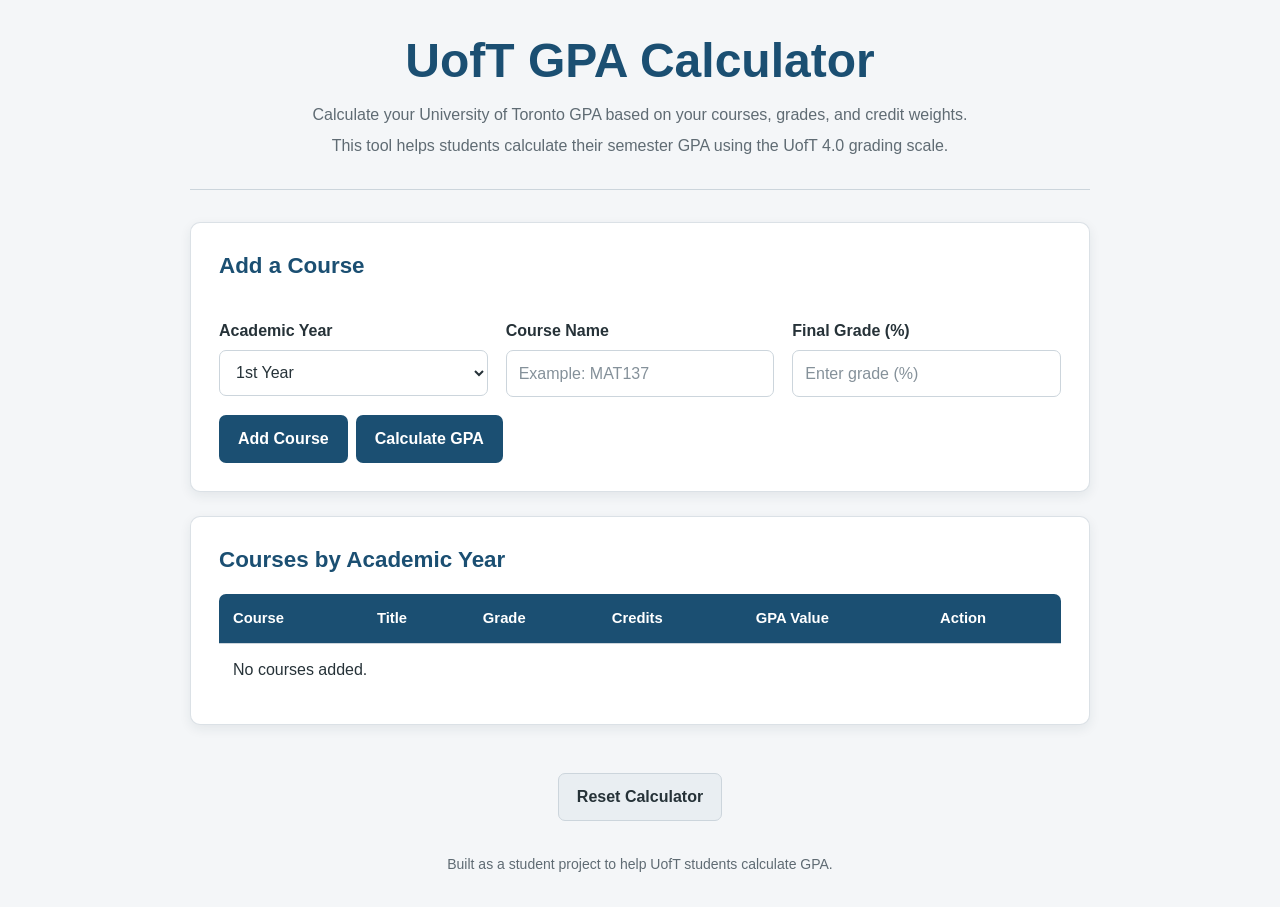
==== website/index.html @ 31287266 "Initial GPA calculator version" ====
<!DOCTYPE html>
<html lang="en">
<head>
    <meta charset="UTF-8">
    <meta name="viewport" content="width=device-width, initial-scale=1.0">
    <meta name="description" content="Calculate your University of Toronto GPA quickly and accurately.">
    <title>UofT GPA Calculator</title>
    <link rel="stylesheet" href="css/style.css">
</head>
<body>
    <!-- Header Section -->
    <header>
        <h1>UofT GPA Calculator</h1>
        <p>Calculate your University of Toronto GPA based on your courses, grades, and credit weights.</p>
        <p>This tool helps students calculate their semester GPA using the UofT 4.0 grading scale.</p>
    </header>

    <main>
        <!-- GPA Input Section -->
        <section aria-labelledby="course-input-heading">
            <h2 id="course-input-heading">Add a Course</h2>

            <div>
                <label for="academicYear">Academic Year</label>
                <select id="academicYear" name="academicYear">
                    <option value="" selected disabled>Select an academic year</option>
                    <option value="1st Year">1st Year</option>
                    <option value="2nd Year">2nd Year</option>
                    <option value="3rd Year">3rd Year</option>
                    <option value="4th Year">4th Year</option>
                    <option value="Other">Other</option>
                </select>
            </div>

            <div class="course-search-container">
                <label for="courseName">Course Name</label>
                <input
                    type="text"
                    id="courseName"
                    name="courseName"
                    placeholder="Example: MAT137"
                >
            </div>

            <div class="grade-input-container">
                <label for="grade">Final Grade (%)</label>
                <input
                    type="number"
                    id="grade"
                    name="grade"
                    placeholder="Enter grade (%)"
                    min="0"
                    max="100"
                    step="0.1"
                    inputmode="decimal"
                >
                <p id="gradePreview" class="grade-preview" aria-live="polite"></p>
            </div>

            <div>
                <button type="button" id="addCourseButton">Add Course</button>
                <button type="button" id="calculateGPAButton">Calculate GPA</button>
            </div>

            <p id="errorMessage" role="alert" aria-live="polite"></p>
        </section>

        <!-- Course Table Section -->
        <div id="courseListSection" class="course-list-container">
            <section aria-labelledby="course-list-heading">
                <h2 id="course-list-heading">Courses by Academic Year</h2>

                <table id="courseTable">
                    <thead>
                        <tr>
                            <th scope="col">Course</th>
                            <th scope="col">Title</th>
                            <th scope="col">Grade</th>
                            <th scope="col">Credits</th>
                            <th scope="col">GPA Value</th>
                            <th scope="col">Action</th>
                        </tr>
                    </thead>
                    <tbody id="courseTableBody">
                        <!-- Course rows are added by JavaScript. -->
                    </tbody>
                </table>
            </section>
        </div>

        <!-- GPA Result Section -->
        <div id="gpaSummary" class="hidden">
            <section aria-labelledby="gpa-heading">
                <h2 id="gpa-heading">GPA Summary</h2>
                <div id="yearGpaSummary" aria-live="polite"></div>
                <h3>Cumulative GPA</h3>
                <p id="gpaResult" aria-live="polite">0.00</p>
            </section>
        </div>

        <div class="gpa-action">
            <button type="button" id="toggleCoursesButton" class="hidden">Hide Courses</button>
        </div>

        <div class="reset-action">
            <button type="button" id="resetButton">Reset Calculator</button>
        </div>
    </main>

    <!-- Footer Section -->
    <footer>
        <p>Built as a student project to help UofT students calculate GPA.</p>
    </footer>

    <script src="js/script.js"></script>
</body>
</html>
---- website/css/style.css ----
/* Reset and Global Styles */
*,
*::before,
*::after {
    box-sizing: border-box;
}

:root {
    --primary-color: #1b4f72;
    --primary-hover: #143d59;
    --secondary-color: #e9eef2;
    --secondary-hover: #dce4ea;
    --danger-color: #b42318;
    --danger-hover: #8f1c13;
    --background-color: #f4f6f8;
    --card-color: #ffffff;
    --text-color: #263238;
    --muted-text: #5f6b73;
    --border-color: #ccd5dc;
    --focus-color: #2f80b7;
    --border-radius: 10px;
    --card-shadow: 0 4px 12px rgba(25, 45, 60, 0.08);
}

html {
    font-size: 16px;
}

body {
    min-height: 100vh;
    margin: 0;
    padding: 32px 20px;
    color: var(--text-color);
    background-color: var(--background-color);
    font-family: Arial, Helvetica, sans-serif;
    line-height: 1.6;
}

/* Body and Main Layout */
header,
main,
footer {
    width: 100%;
    max-width: 900px;
    margin-right: auto;
    margin-left: auto;
}

main {
    display: grid;
    gap: 24px;
}

.hidden {
    display: none;
}

/* Header */
header {
    margin-bottom: 32px;
    padding-bottom: 24px;
    text-align: center;
    border-bottom: 1px solid var(--border-color);
}

header h1 {
    margin: 0 0 12px;
    color: var(--primary-color);
    font-size: clamp(2rem, 5vw, 3rem);
    line-height: 1.2;
}

header p {
    max-width: 720px;
    margin: 6px auto;
    color: var(--muted-text);
}

/* Sections and Cards */
section {
    padding: 28px;
    background-color: var(--card-color);
    border: 1px solid rgba(204, 213, 220, 0.7);
    border-radius: var(--border-radius);
    box-shadow: var(--card-shadow);
}

section h2 {
    margin: 0 0 20px;
    color: var(--primary-color);
    font-size: 1.4rem;
    line-height: 1.3;
}

/* Calculator Form */
main > section:first-child {
    display: grid;
    grid-template-columns: repeat(3, minmax(0, 1fr));
    gap: 18px;
}

main > section:first-child h2,
main > section:first-child > div:last-of-type,
#errorMessage {
    grid-column: 1 / -1;
}

main > section:first-child > div:last-of-type {
    display: flex;
    flex-wrap: wrap;
    gap: 8px;
}

label {
    display: block;
    margin-bottom: 6px;
    font-weight: 700;
}

input,
select {
    width: 100%;
    min-height: 46px;
    padding: 10px 12px;
    color: var(--text-color);
    background-color: #ffffff;
    border: 1px solid var(--border-color);
    border-radius: 7px;
    font: inherit;
    transition: border-color 0.2s ease, box-shadow 0.2s ease;
}

input::placeholder {
    color: #85919a;
}

input:focus,
select:focus {
    border-color: var(--focus-color);
    box-shadow: 0 0 0 3px rgba(47, 128, 183, 0.18);
    outline: none;
}

/* Course search suggestions float over the form instead of changing its layout. */
.course-search-container {
    position: relative;
}

.course-suggestions {
    position: absolute;
    top: 100%;
    left: 0;
    z-index: 1000;
    width: 100%;
    max-height: 300px;
    margin-top: 4px;
    overflow-y: auto;
    background-color: var(--card-color);
    border: 1px solid var(--border-color);
    border-radius: 7px;
    box-shadow: var(--card-shadow);
}

.course-suggestions button {
    display: block;
    width: 100%;
    min-height: 42px;
    padding: 10px 12px;
    color: var(--text-color);
    background-color: transparent;
    border: 0;
    border-bottom: 1px solid var(--border-color);
    border-radius: 0;
    font-weight: 400;
    text-align: left;
}

.course-suggestions button:last-child {
    border-bottom: 0;
}

.course-suggestions button:hover {
    background-color: #eef4f7;
}

/* Grade conversion feedback also floats below its input. */
.grade-input-container {
    position: relative;
}

.grade-preview {
    position: absolute;
    top: 100%;
    left: 0;
    z-index: 900;
    width: 100%;
    margin: 4px 0 0;
}

.grade-preview:empty {
    display: none;
}

/* Buttons */
button {
    min-height: 44px;
    padding: 10px 18px;
    border: 1px solid transparent;
    border-radius: 7px;
    font: inherit;
    font-weight: 700;
    cursor: pointer;
    transition: background-color 0.2s ease, border-color 0.2s ease,
        color 0.2s ease, transform 0.1s ease;
}

button:focus-visible {
    outline: 3px solid rgba(47, 128, 183, 0.35);
    outline-offset: 2px;
}

button:active {
    transform: translateY(1px);
}

#addCourseButton {
    color: #ffffff;
    background-color: var(--primary-color);
}

#addCourseButton:hover {
    background-color: var(--primary-hover);
}

#resetButton {
    color: var(--text-color);
    background-color: var(--secondary-color);
    border-color: var(--border-color);
}

#resetButton:hover {
    background-color: var(--secondary-hover);
}

.gpa-action {
    text-align: center;
}

.reset-action {
    text-align: center;
}

#calculateGPAButton {
    color: #ffffff;
    background-color: var(--primary-color);
}

#calculateGPAButton:hover {
    background-color: var(--primary-hover);
}

#toggleCoursesButton {
    color: var(--text-color);
    background-color: var(--secondary-color);
    border-color: var(--border-color);
}

#toggleCoursesButton:hover {
    background-color: var(--secondary-hover);
}

.removeButton,
#courseTable button {
    min-height: 36px;
    padding: 6px 12px;
    color: #ffffff;
    background-color: var(--danger-color);
    font-size: 0.875rem;
}

.removeButton:hover,
#courseTable button:hover {
    background-color: var(--danger-hover);
}

/* Course Table */
#courseTable {
    width: 100%;
    border-collapse: collapse;
    border-spacing: 0;
}

#courseTable th,
#courseTable td {
    padding: 13px 14px;
    text-align: left;
    border-bottom: 1px solid var(--border-color);
}

#courseTable th {
    color: #ffffff;
    background-color: var(--primary-color);
    font-size: 0.925rem;
}

#courseTable th:first-child {
    border-radius: 7px 0 0;
}

#courseTable th:last-child {
    border-radius: 0 7px 0 0;
}

#courseTable tbody tr:nth-child(even) {
    background-color: #f7f9fa;
}

#courseTable tbody tr:hover {
    background-color: #eef4f7;
}

#courseTable tbody tr:last-child td {
    border-bottom: 0;
}

#courseTable .yearGroupHeader td {
    color: var(--primary-color);
    background-color: #dfeaf0;
    font-weight: 700;
}

#courseTable .yearGpaRow td {
    color: var(--primary-color);
    background-color: #f1f6f8;
    font-weight: 700;
}

/* GPA Result */
#gpaSummary section {
    text-align: center;
}

#yearGpaSummary {
    display: grid;
    gap: 6px;
    margin-bottom: 20px;
}

#yearGpaSummary p {
    margin: 0;
    color: var(--muted-text);
    font-weight: 700;
}

#gpaSummary section h3 {
    margin: 0;
    color: var(--muted-text);
    font-size: 1rem;
}

#gpaResult {
    margin: 8px 0 0;
    color: var(--primary-color);
    font-size: clamp(3rem, 10vw, 4.5rem);
    font-weight: 700;
    line-height: 1;
}

/* Error Messages */
#errorMessage {
    min-height: 1.5em;
    margin: 0;
    color: var(--danger-color);
    font-size: 0.95rem;
    font-weight: 700;
}

#errorMessage:empty {
    display: none;
}

/* Footer */
footer {
    margin-top: 32px;
    color: var(--muted-text);
    font-size: 0.875rem;
    text-align: center;
}

footer p {
    margin: 0;
}

/* Responsive Design */
@media (max-width: 600px) {
    body {
        padding: 20px 12px;
    }

    header {
        margin-bottom: 22px;
        padding-bottom: 18px;
    }

    header h1 {
        font-size: 2rem;
    }

    main {
        gap: 16px;
    }

    section {
        padding: 20px 16px;
        overflow-x: auto;
    }

    main > section:first-child {
        grid-template-columns: 1fr;
        gap: 14px;
    }

    main > section:first-child h2,
    main > section:first-child > div:last-of-type,
    #errorMessage {
        grid-column: auto;
    }

    main > section:first-child > div:last-of-type {
        display: grid;
        gap: 10px;
    }

    #addCourseButton,
    #resetButton,
    #calculateGPAButton,
    #toggleCoursesButton {
        width: 100%;
        min-height: 48px;
        margin-left: 0;
    }

    #courseTable {
        min-width: 720px;
    }

    #courseTable th,
    #courseTable td {
        padding: 11px 10px;
    }

    .course-suggestions {
        max-height: 220px;
    }
}

@media (prefers-reduced-motion: reduce) {
    *,
    *::before,
    *::after {
        scroll-behavior: auto !important;
        transition-duration: 0.01ms !important;
    }
}
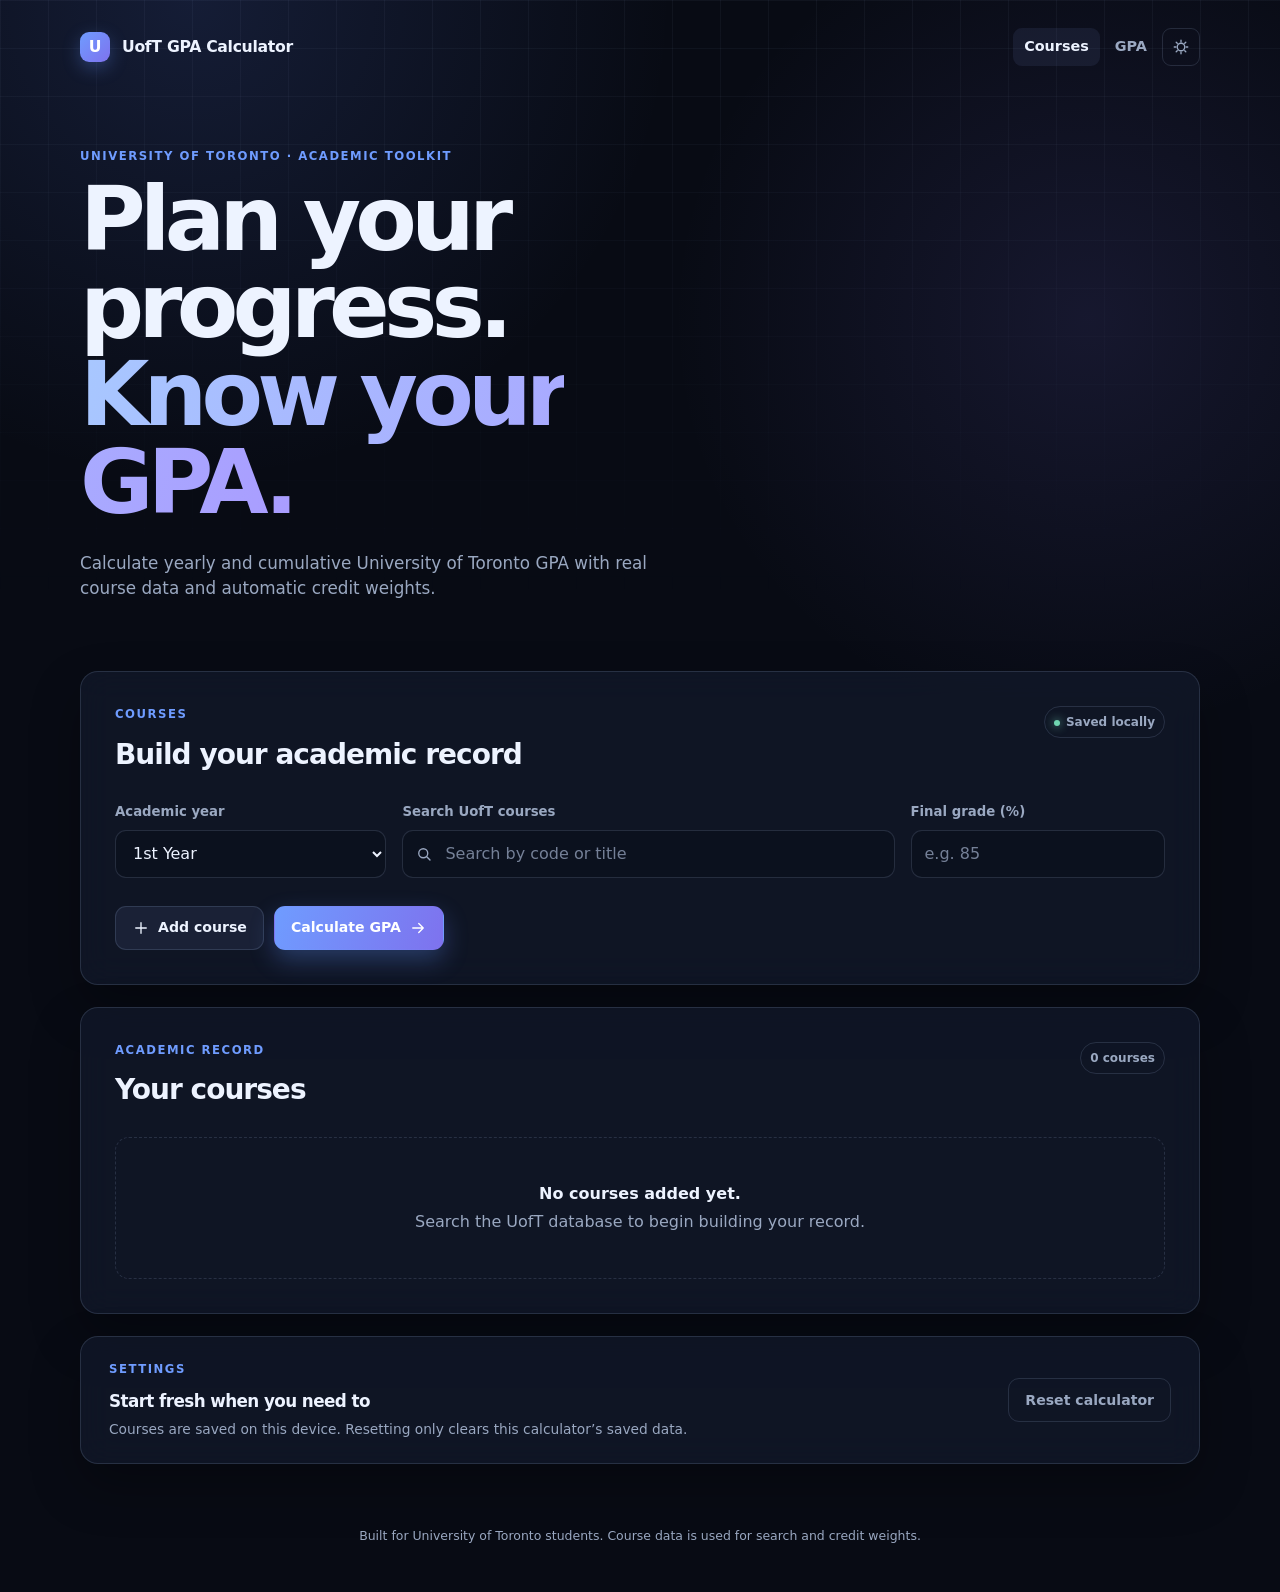
==== commit 31ed748d: "Update visuals" ====
--- a/website/index.html
+++ b/website/index.html
@@ -3,113 +3,141 @@
 <head>
     <meta charset="UTF-8">
     <meta name="viewport" content="width=device-width, initial-scale=1.0">
-    <meta name="description" content="Calculate your University of Toronto GPA quickly and accurately.">
-    <title>UofT GPA Calculator</title>
+    <meta name="description" content="Calculate your yearly and cumulative University of Toronto GPA using real UofT courses and grades.">
+    <meta name="keywords" content="UofT GPA Calculator, University of Toronto GPA calculator, UofT grade calculator, ACORN GPA calculator, UofT cumulative GPA">
+    <meta name="author" content="UofT GPA Calculator">
+    <title>UofT GPA Calculator - Calculate Your University of Toronto GPA</title>
     <link rel="stylesheet" href="css/style.css">
+    <link rel="icon" href="favicon.ico">
 </head>
 <body>
-    <!-- Header Section -->
-    <header>
-        <h1>UofT GPA Calculator</h1>
-        <p>Calculate your University of Toronto GPA based on your courses, grades, and credit weights.</p>
-        <p>This tool helps students calculate their semester GPA using the UofT 4.0 grading scale.</p>
+    <header class="app-header">
+        <nav class="top-nav" aria-label="Primary navigation">
+            <a class="brand" href="#coursesSection" aria-label="UofT GPA Calculator home">
+                <span class="brand-mark" aria-hidden="true">U</span>
+                <span>UofT GPA Calculator</span>
+            </a>
+            <div class="nav-links">
+                <a class="nav-link active" href="#coursesSection">Courses</a>
+                <a class="nav-link" href="#gpaSummary">GPA</a>
+                <button type="button" id="themeToggle" class="icon-button" aria-label="Switch to light theme" aria-pressed="false">
+                    <svg aria-hidden="true" viewBox="0 0 24 24"><path d="M12 3v2m0 14v2M3 12h2m14 0h2M5.6 5.6 7 7m10 10 1.4 1.4M18.4 5.6 17 7M7 17l-1.4 1.4M12 7a5 5 0 1 0 0 10 5 5 0 0 0 0-10Z"/></svg>
+                </button>
+            </div>
+        </nav>
+
+        <div class="hero">
+            <p class="eyebrow">UNIVERSITY OF TORONTO · ACADEMIC TOOLKIT</p>
+            <h1>Plan your progress.<br><span>Know your GPA.</span></h1>
+            <p>Calculate yearly and cumulative University of Toronto GPA with real course data and automatic credit weights.</p>
+        </div>
     </header>
 
     <main>
-        <!-- GPA Input Section -->
-        <section aria-labelledby="course-input-heading">
-            <h2 id="course-input-heading">Add a Course</h2>
+        <div id="courseWorkspace">
+            <section id="coursesSection" class="panel course-panel" aria-labelledby="course-input-heading">
+                <div class="section-heading">
+                    <div>
+                        <p class="eyebrow">COURSES</p>
+                        <h2 id="course-input-heading">Build your academic record</h2>
+                    </div>
+                    <span class="status-dot">Saved locally</span>
+                </div>
 
-            <div>
-                <label for="academicYear">Academic Year</label>
-                <select id="academicYear" name="academicYear">
-                    <option value="" selected disabled>Select an academic year</option>
-                    <option value="1st Year">1st Year</option>
-                    <option value="2nd Year">2nd Year</option>
-                    <option value="3rd Year">3rd Year</option>
-                    <option value="4th Year">4th Year</option>
-                    <option value="Other">Other</option>
-                </select>
-            </div>
+                <div class="course-form">
+                    <div class="field-group">
+                        <label for="academicYear">Academic year</label>
+                        <select id="academicYear" name="academicYear">
+                            <option value="1st Year">1st Year</option>
+                            <option value="2nd Year">2nd Year</option>
+                            <option value="3rd Year">3rd Year</option>
+                            <option value="4th Year">4th Year</option>
+                            <option value="Other">Other</option>
+                        </select>
+                    </div>
 
-            <div class="course-search-container">
-                <label for="courseName">Course Name</label>
-                <input
-                    type="text"
-                    id="courseName"
-                    name="courseName"
-                    placeholder="Example: MAT137"
-                >
-            </div>
+                    <div class="field-group course-search-container">
+                        <label for="courseName">Search UofT courses</label>
+                        <div class="input-with-icon">
+                            <svg aria-hidden="true" viewBox="0 0 24 24"><circle cx="11" cy="11" r="6"/><path d="m16 16 4 4"/></svg>
+                            <input type="text" id="courseName" name="courseName" placeholder="Search by code or title" autocomplete="off">
+                        </div>
+                        <p id="selectedCourseInfo" class="selected-course-info" aria-live="polite"></p>
+                    </div>
 
-            <div class="grade-input-container">
-                <label for="grade">Final Grade (%)</label>
-                <input
-                    type="number"
-                    id="grade"
-                    name="grade"
-                    placeholder="Enter grade (%)"
-                    min="0"
-                    max="100"
-                    step="0.1"
-                    inputmode="decimal"
-                >
-                <p id="gradePreview" class="grade-preview" aria-live="polite"></p>
-            </div>
+                    <div class="field-group grade-input-container">
+                        <label for="grade">Final grade (%)</label>
+                        <input type="number" id="grade" name="grade" placeholder="e.g. 85" min="0" max="100" step="0.1" inputmode="decimal">
+                        <p id="gradePreview" class="grade-preview" aria-live="polite"></p>
+                    </div>
+                </div>
 
-            <div>
-                <button type="button" id="addCourseButton">Add Course</button>
-                <button type="button" id="calculateGPAButton">Calculate GPA</button>
-            </div>
+                <div class="form-actions">
+                    <button type="button" id="addCourseButton" class="button button-secondary">
+                        <svg aria-hidden="true" viewBox="0 0 24 24"><path d="M12 5v14m-7-7h14"/></svg>Add course
+                    </button>
+                    <button type="button" id="calculateGPAButton" class="button button-primary">
+                        Calculate GPA
+                        <svg aria-hidden="true" viewBox="0 0 24 24"><path d="M5 12h14m-6-6 6 6-6 6"/></svg>
+                    </button>
+                </div>
+                <p id="errorMessage" role="alert" aria-live="polite"></p>
+            </section>
 
-            <p id="errorMessage" role="alert" aria-live="polite"></p>
-        </section>
-
-        <!-- Course Table Section -->
-        <div id="courseListSection" class="course-list-container">
-            <section aria-labelledby="course-list-heading">
-                <h2 id="course-list-heading">Courses by Academic Year</h2>
-
-                <table id="courseTable">
-                    <thead>
-                        <tr>
-                            <th scope="col">Course</th>
-                            <th scope="col">Title</th>
-                            <th scope="col">Grade</th>
-                            <th scope="col">Credits</th>
-                            <th scope="col">GPA Value</th>
-                            <th scope="col">Action</th>
-                        </tr>
-                    </thead>
-                    <tbody id="courseTableBody">
-                        <!-- Course rows are added by JavaScript. -->
-                    </tbody>
-                </table>
+            <section id="courseListSection" class="panel course-list-panel" aria-labelledby="course-list-heading">
+                <div class="section-heading">
+                    <div>
+                        <p class="eyebrow">ACADEMIC RECORD</p>
+                        <h2 id="course-list-heading">Your courses</h2>
+                    </div>
+                    <span id="courseCount" class="course-count">0 courses</span>
+                </div>
+                <div id="courseTableBody" class="course-groups" aria-live="polite"></div>
             </section>
         </div>
 
-        <!-- GPA Result Section -->
-        <div id="gpaSummary" class="hidden">
-            <section aria-labelledby="gpa-heading">
-                <h2 id="gpa-heading">GPA Summary</h2>
-                <div id="yearGpaSummary" aria-live="polite"></div>
-                <h3>Cumulative GPA</h3>
-                <p id="gpaResult" aria-live="polite">0.00</p>
-            </section>
-        </div>
+        <section id="gpaSummary" class="panel gpa-dashboard hidden" aria-labelledby="gpa-heading">
+            <div class="section-heading">
+                <div>
+                    <p class="eyebrow">GPA ANALYTICS</p>
+                    <h2 id="gpa-heading">Your academic snapshot</h2>
+                </div>
+                <span id="summaryMeta" class="course-count"></span>
+            </div>
 
-        <div class="gpa-action">
-            <button type="button" id="toggleCoursesButton" class="hidden">Hide Courses</button>
-        </div>
+            <div class="gpa-overview">
+                <div class="gpa-meter" aria-label="Cumulative GPA meter out of 4.0">
+                    <svg viewBox="0 0 120 120" aria-hidden="true">
+                        <circle class="meter-track" cx="60" cy="60" r="54"/>
+                        <circle id="gpaMeterProgress" class="meter-progress" cx="60" cy="60" r="54"/>
+                    </svg>
+                    <div class="meter-label"><span id="gpaResult">0.00</span><small>/ 4.00</small></div>
+                </div>
+                <div class="gpa-copy">
+                    <p class="eyebrow">CUMULATIVE GPA</p>
+                    <h3>Progress with clarity.</h3>
+                    <p>Your weighted result across every course and academic year entered.</p>
+                </div>
+            </div>
 
-        <div class="reset-action">
-            <button type="button" id="resetButton">Reset Calculator</button>
-        </div>
+            <div id="yearGpaSummary" class="year-gpa-grid" aria-live="polite"></div>
+            <div class="result-actions">
+                <button type="button" id="toggleCoursesButton" class="button button-secondary">Edit courses</button>
+            </div>
+        </section>
+
+        <section class="settings-panel" aria-labelledby="settings-heading">
+            <div>
+                <p class="eyebrow">SETTINGS</p>
+                <h2 id="settings-heading">Start fresh when you need to</h2>
+                <p>Courses are saved on this device. Resetting only clears this calculator’s saved data.</p>
+            </div>
+            <button type="button" id="resetButton" class="button button-quiet">Reset calculator</button>
+        </section>
     </main>
 
-    <!-- Footer Section -->
     <footer>
-        <p>Built as a student project to help UofT students calculate GPA.</p>
+        <p>Built for University of Toronto students. Course data is used for search and credit weights.</p>
     </footer>
 
     <script src="js/script.js"></script>
--- a/website/css/style.css
+++ b/website/css/style.css
@@ -1,464 +1,119 @@
-/* Reset and Global Styles */
-*,
-*::before,
-*::after {
-    box-sizing: border-box;
+:root {
+    color-scheme: dark;
+    --bg: #080b14;
+    --bg-soft: #0e1422;
+    --panel: rgba(18, 26, 43, 0.72);
+    --panel-solid: #121a2b;
+    --text: #edf3ff;
+    --muted: #9aa8c1;
+    --border: rgba(181, 204, 245, 0.15);
+    --accent: #6f9cff;
+    --accent-2: #7e72ee;
+    --accent-glow: rgba(100, 150, 255, 0.3);
+    --danger: #ff8493;
+    --shadow: 0 22px 50px rgba(0, 0, 0, 0.28);
+    --radius: 18px;
 }
 
-:root {
-    --primary-color: #1b4f72;
-    --primary-hover: #143d59;
-    --secondary-color: #e9eef2;
-    --secondary-hover: #dce4ea;
-    --danger-color: #b42318;
-    --danger-hover: #8f1c13;
-    --background-color: #f4f6f8;
-    --card-color: #ffffff;
-    --text-color: #263238;
-    --muted-text: #5f6b73;
-    --border-color: #ccd5dc;
-    --focus-color: #2f80b7;
-    --border-radius: 10px;
-    --card-shadow: 0 4px 12px rgba(25, 45, 60, 0.08);
+:root[data-theme="light"] {
+    color-scheme: light;
+    --bg: #edf2fa;
+    --bg-soft: #f7f9fd;
+    --panel: rgba(255, 255, 255, 0.8);
+    --panel-solid: #ffffff;
+    --text: #172238;
+    --muted: #61708b;
+    --border: rgba(49, 77, 126, 0.16);
+    --accent: #356fe6;
+    --accent-2: #695dde;
+    --accent-glow: rgba(53, 111, 230, 0.2);
+    --danger: #c53c53;
+    --shadow: 0 22px 45px rgba(58, 82, 125, 0.14);
 }
 
-html {
-    font-size: 16px;
-}
-
+* { box-sizing: border-box; }
+html { scroll-behavior: smooth; }
 body {
+    min-width: 320px;
     min-height: 100vh;
     margin: 0;
-    padding: 32px 20px;
-    color: var(--text-color);
-    background-color: var(--background-color);
-    font-family: Arial, Helvetica, sans-serif;
-    line-height: 1.6;
+    color: var(--text);
+    background: radial-gradient(circle at 15% 0%, rgba(87, 121, 230, 0.16), transparent 30rem), radial-gradient(circle at 85% 20%, rgba(126, 114, 238, 0.12), transparent 26rem), var(--bg);
+    font-family: Inter, ui-sans-serif, system-ui, -apple-system, BlinkMacSystemFont, "Segoe UI", sans-serif;
+    line-height: 1.5;
 }
+body::before { content: ""; position: fixed; inset: 0; z-index: -1; pointer-events: none; opacity: .35; background-image: linear-gradient(var(--border) 1px, transparent 1px), linear-gradient(90deg, var(--border) 1px, transparent 1px); background-size: 48px 48px; mask-image: linear-gradient(to bottom, #000, transparent 70%); }
+button, input, select { font: inherit; }
+button { cursor: pointer; }
+button:focus-visible, input:focus-visible, select:focus-visible, a:focus-visible { outline: 3px solid var(--accent); outline-offset: 3px; }
+.hidden { display: none !important; }
 
-/* Body and Main Layout */
-header,
-main,
-footer {
-    width: 100%;
-    max-width: 900px;
-    margin-right: auto;
-    margin-left: auto;
-}
+.app-header, main, footer { width: min(1120px, calc(100% - 40px)); margin-inline: auto; }
+.app-header { padding: 18px 0 42px; }
+.top-nav { display: flex; align-items: center; justify-content: space-between; gap: 20px; padding: 10px 0; }
+.brand, .nav-links { display: flex; align-items: center; gap: 12px; }
+.brand { color: var(--text); font-size: .98rem; font-weight: 750; letter-spacing: -.02em; text-decoration: none; }
+.brand-mark { display: grid; width: 30px; height: 30px; place-items: center; color: #fff; background: linear-gradient(135deg, var(--accent), var(--accent-2)); border-radius: 9px; box-shadow: 0 6px 18px var(--accent-glow); }
+.nav-links { gap: 4px; }
+.nav-link, .icon-button { color: var(--muted); background: transparent; border: 0; border-radius: 9px; text-decoration: none; }
+.nav-link { padding: 8px 11px; font-size: .9rem; font-weight: 650; }
+.nav-link:hover, .nav-link.active { color: var(--text); background: rgba(125, 151, 210, .1); }
+.icon-button { display: grid; width: 38px; height: 38px; place-items: center; border: 1px solid var(--border); }
+.icon-button:hover { color: var(--text); border-color: var(--accent); }
+.icon-button svg, .button svg, .input-with-icon svg { width: 18px; height: 18px; fill: none; stroke: currentColor; stroke-linecap: round; stroke-linejoin: round; stroke-width: 1.8; }
 
-main {
-    display: grid;
-    gap: 24px;
-}
+.hero { max-width: 730px; padding: 72px 0 28px; }
+.eyebrow { margin: 0 0 10px; color: var(--accent); font-size: .73rem; font-weight: 800; letter-spacing: .13em; }
+.hero h1 { max-width: 680px; margin: 0; font-size: clamp(2.7rem, 7vw, 5.7rem); letter-spacing: -.065em; line-height: .98; }
+.hero h1 span { color: transparent; background: linear-gradient(110deg, #a8c8ff, #a99cff); background-clip: text; }
+.hero > p:last-child { max-width: 600px; margin: 24px 0 0; color: var(--muted); font-size: 1.05rem; }
 
-.hidden {
-    display: none;
-}
+main { display: grid; gap: 22px; padding-bottom: 38px; }
+#courseWorkspace { display: grid; gap: 22px; }
+.panel, .settings-panel { border: 1px solid var(--border); border-radius: var(--radius); background: var(--panel); box-shadow: var(--shadow); backdrop-filter: blur(16px); }
+.panel { padding: clamp(20px, 4vw, 34px); }
+.section-heading { display: flex; align-items: flex-start; justify-content: space-between; gap: 20px; margin-bottom: 26px; }
+.section-heading h2, .settings-panel h2 { margin: 0; font-size: clamp(1.3rem, 3vw, 1.75rem); letter-spacing: -.035em; }
+.status-dot, .course-count { flex: 0 0 auto; padding: 6px 9px; color: var(--muted); border: 1px solid var(--border); border-radius: 999px; font-size: .75rem; font-weight: 700; }
+.status-dot::before { display: inline-block; width: 6px; height: 6px; margin-right: 6px; content: ""; background: #70d6b1; border-radius: 50%; box-shadow: 0 0 10px #70d6b1; }
 
-/* Header */
-header {
-    margin-bottom: 32px;
-    padding-bottom: 24px;
-    text-align: center;
-    border-bottom: 1px solid var(--border-color);
-}
+.course-form { display: grid; grid-template-columns: .8fr 1.45fr .75fr; gap: 16px; }
+.field-group { min-width: 0; }
+label { display: block; margin-bottom: 8px; color: var(--muted); font-size: .83rem; font-weight: 700; }
+input, select { width: 100%; height: 48px; padding: 0 13px; color: var(--text); background: rgba(7, 11, 21, .32); border: 1px solid var(--border); border-radius: 11px; transition: border-color .18s ease, box-shadow .18s ease, background .18s ease; }
+:root[data-theme="light"] input, :root[data-theme="light"] select { background: rgba(255,255,255,.72); }
+input::placeholder { color: var(--muted); opacity: .74; }
+input:focus, select:focus { border-color: var(--accent); box-shadow: 0 0 0 4px var(--accent-glow); outline: 0; }
+.input-with-icon { position: relative; }
+.input-with-icon svg { position: absolute; top: 15px; left: 13px; color: var(--muted); }
+.input-with-icon input { padding-left: 42px; }
+.course-search-container, .grade-input-container { position: relative; }
+.course-suggestions { position: absolute; top: calc(100% - 1px); z-index: 10; width: 100%; max-height: 254px; overflow-y: auto; background: var(--panel-solid); border: 1px solid var(--border); border-radius: 12px; box-shadow: var(--shadow); }
+.course-suggestions button { display: grid; width: 100%; grid-template-columns: 1fr; gap: 2px; padding: 11px 13px; color: var(--text); background: transparent; border: 0; border-bottom: 1px solid var(--border); text-align: left; }
+.course-suggestions button:last-child { border-bottom: 0; }
+.course-suggestions button:hover { background: rgba(111, 156, 255, .1); }
+.course-suggestions strong { font-size: .9rem; }.course-suggestions span { color: var(--muted); font-size: .78rem; }
+.selected-course-info, .grade-preview { position: absolute; z-index: 8; margin: 5px 0 0; color: var(--accent); font-size: .76rem; font-weight: 700; }
+.selected-course-info { left: 0; }.grade-preview { right: 0; text-align: right; }.selected-course-info:empty, .grade-preview:empty { display: none; }
+.form-actions { display: flex; flex-wrap: wrap; gap: 10px; margin-top: 28px; }
+.button { display: inline-flex; min-height: 44px; align-items: center; justify-content: center; gap: 8px; padding: 10px 16px; border: 1px solid transparent; border-radius: 11px; font-size: .88rem; font-weight: 750; transition: transform .18s ease, box-shadow .18s ease, background .18s ease, border-color .18s ease; }
+.button:hover { transform: translateY(-2px); }.button:active { transform: translateY(0); }
+.button-primary { color: #fff; background: linear-gradient(110deg, var(--accent), var(--accent-2)); box-shadow: 0 10px 24px var(--accent-glow); }.button-primary:hover { box-shadow: 0 14px 30px var(--accent-glow); }
+.button-secondary { color: var(--text); background: rgba(125, 151, 210, .1); border-color: var(--border); }.button-secondary:hover { border-color: var(--accent); background: rgba(111, 156, 255, .15); }
+.button-quiet { color: var(--muted); background: transparent; border-color: var(--border); }.button-quiet:hover { color: var(--danger); border-color: var(--danger); }
+#errorMessage { min-height: 1.2em; margin: 16px 0 0; color: var(--danger); font-size: .86rem; font-weight: 700; } #errorMessage:empty { display: none; }
 
-header h1 {
-    margin: 0 0 12px;
-    color: var(--primary-color);
-    font-size: clamp(2rem, 5vw, 3rem);
-    line-height: 1.2;
-}
+.course-groups { display: grid; gap: 22px; }.year-group { display: grid; gap: 11px; }.year-group-header { display: flex; align-items: center; justify-content: space-between; gap: 12px; padding-bottom: 10px; border-bottom: 1px solid var(--border); }.year-group-header h3 { margin: 0; font-size: .92rem; letter-spacing: .08em; text-transform: uppercase; }.year-group-header span { color: var(--accent); font-size: .8rem; font-weight: 750; }
+.course-card-grid { display: grid; grid-template-columns: repeat(2, minmax(0, 1fr)); gap: 12px; }.course-card { display: grid; gap: 16px; padding: 17px; background: rgba(135, 158, 210, .06); border: 1px solid var(--border); border-radius: 14px; transition: transform .18s ease, border-color .18s ease, opacity .18s ease; animation: card-in .25s ease both; }.course-card:hover { border-color: rgba(121, 162, 255, .55); transform: translateY(-2px); }.course-card.removing { opacity: 0; transform: translateX(10px); }
+.course-card-top, .course-card-bottom { display: flex; align-items: flex-start; justify-content: space-between; gap: 12px; }.course-code { margin: 0; color: var(--text); font-size: 1.04rem; font-weight: 800; letter-spacing: -.02em; }.course-title { margin: 3px 0 0; color: var(--muted); font-size: .86rem; }.course-details { display: flex; flex-wrap: wrap; gap: 7px; }.course-details span { padding: 5px 7px; color: var(--muted); background: rgba(125, 151, 210, .1); border-radius: 7px; font-size: .76rem; }.course-details b { color: var(--text); }.remove-button { width: 32px; height: 32px; color: var(--muted); background: transparent; border: 1px solid var(--border); border-radius: 8px; }.remove-button:hover { color: var(--danger); border-color: var(--danger); }.remove-button svg { width: 15px; height: 15px; fill: none; stroke: currentColor; stroke-width: 1.8; }
+.empty-state { padding: 44px 20px; color: var(--muted); border: 1px dashed var(--border); border-radius: 14px; text-align: center; }.empty-state strong { display: block; margin-bottom: 4px; color: var(--text); }
 
-header p {
-    max-width: 720px;
-    margin: 6px auto;
-    color: var(--muted-text);
-}
+.gpa-dashboard { scroll-margin-top: 20px; animation: result-in .35s ease both; }.gpa-overview { display: grid; grid-template-columns: minmax(185px, .8fr) 1fr; gap: 34px; align-items: center; padding: 26px; background: linear-gradient(125deg, rgba(111, 156, 255, .14), rgba(126, 114, 238, .08)); border: 1px solid var(--border); border-radius: 16px; }.gpa-meter { position: relative; width: min(100%, 210px); aspect-ratio: 1; margin-inline: auto; }.gpa-meter svg { width: 100%; height: 100%; transform: rotate(-90deg); }.meter-track, .meter-progress { fill: none; stroke-width: 9; }.meter-track { stroke: rgba(143, 169, 223, .15); }.meter-progress { stroke: url(#none); stroke: var(--accent); stroke-linecap: round; stroke-dasharray: 339.292; stroke-dashoffset: 339.292; transition: stroke-dashoffset 1.05s cubic-bezier(.2,.75,.3,1); filter: drop-shadow(0 0 5px var(--accent)); }.meter-label { position: absolute; inset: 0; display: grid; place-content: center; text-align: center; }.meter-label span { font-size: clamp(2.3rem, 7vw, 3.5rem); font-weight: 820; letter-spacing: -.07em; }.meter-label small { color: var(--muted); font-size: .77rem; }.gpa-copy h3 { margin: 0; font-size: clamp(1.5rem, 4vw, 2.4rem); letter-spacing: -.045em; }.gpa-copy > p:last-child { max-width: 420px; color: var(--muted); }
+.year-gpa-grid { display: grid; grid-template-columns: repeat(5, minmax(0, 1fr)); gap: 10px; margin-top: 18px; }.year-gpa-card { padding: 16px 12px; background: rgba(135, 158, 210, .06); border: 1px solid var(--border); border-radius: 13px; }.year-gpa-card p { margin: 0; color: var(--muted); font-size: .69rem; font-weight: 800; letter-spacing: .08em; text-transform: uppercase; }.year-gpa-card strong { display: block; margin-top: 8px; font-size: 1.55rem; letter-spacing: -.05em; }.result-actions { display: flex; justify-content: center; margin-top: 22px; }
+.settings-panel { display: flex; align-items: center; justify-content: space-between; gap: 22px; padding: 24px 28px; }.settings-panel h2 { font-size: 1.05rem; }.settings-panel p:last-child { max-width: 590px; margin: 5px 0 0; color: var(--muted); font-size: .86rem; }
+footer { width: min(1120px, calc(100% - 40px)); padding: 12px 0 34px; color: var(--muted); font-size: .78rem; text-align: center; }
 
-/* Sections and Cards */
-section {
-    padding: 28px;
-    background-color: var(--card-color);
-    border: 1px solid rgba(204, 213, 220, 0.7);
-    border-radius: var(--border-radius);
-    box-shadow: var(--card-shadow);
-}
-
-section h2 {
-    margin: 0 0 20px;
-    color: var(--primary-color);
-    font-size: 1.4rem;
-    line-height: 1.3;
-}
-
-/* Calculator Form */
-main > section:first-child {
-    display: grid;
-    grid-template-columns: repeat(3, minmax(0, 1fr));
-    gap: 18px;
-}
-
-main > section:first-child h2,
-main > section:first-child > div:last-of-type,
-#errorMessage {
-    grid-column: 1 / -1;
-}
-
-main > section:first-child > div:last-of-type {
-    display: flex;
-    flex-wrap: wrap;
-    gap: 8px;
-}
-
-label {
-    display: block;
-    margin-bottom: 6px;
-    font-weight: 700;
-}
-
-input,
-select {
-    width: 100%;
-    min-height: 46px;
-    padding: 10px 12px;
-    color: var(--text-color);
-    background-color: #ffffff;
-    border: 1px solid var(--border-color);
-    border-radius: 7px;
-    font: inherit;
-    transition: border-color 0.2s ease, box-shadow 0.2s ease;
-}
-
-input::placeholder {
-    color: #85919a;
-}
-
-input:focus,
-select:focus {
-    border-color: var(--focus-color);
-    box-shadow: 0 0 0 3px rgba(47, 128, 183, 0.18);
-    outline: none;
-}
-
-/* Course search suggestions float over the form instead of changing its layout. */
-.course-search-container {
-    position: relative;
-}
-
-.course-suggestions {
-    position: absolute;
-    top: 100%;
-    left: 0;
-    z-index: 1000;
-    width: 100%;
-    max-height: 300px;
-    margin-top: 4px;
-    overflow-y: auto;
-    background-color: var(--card-color);
-    border: 1px solid var(--border-color);
-    border-radius: 7px;
-    box-shadow: var(--card-shadow);
-}
-
-.course-suggestions button {
-    display: block;
-    width: 100%;
-    min-height: 42px;
-    padding: 10px 12px;
-    color: var(--text-color);
-    background-color: transparent;
-    border: 0;
-    border-bottom: 1px solid var(--border-color);
-    border-radius: 0;
-    font-weight: 400;
-    text-align: left;
-}
-
-.course-suggestions button:last-child {
-    border-bottom: 0;
-}
-
-.course-suggestions button:hover {
-    background-color: #eef4f7;
-}
-
-/* Grade conversion feedback also floats below its input. */
-.grade-input-container {
-    position: relative;
-}
-
-.grade-preview {
-    position: absolute;
-    top: 100%;
-    left: 0;
-    z-index: 900;
-    width: 100%;
-    margin: 4px 0 0;
-}
-
-.grade-preview:empty {
-    display: none;
-}
-
-/* Buttons */
-button {
-    min-height: 44px;
-    padding: 10px 18px;
-    border: 1px solid transparent;
-    border-radius: 7px;
-    font: inherit;
-    font-weight: 700;
-    cursor: pointer;
-    transition: background-color 0.2s ease, border-color 0.2s ease,
-        color 0.2s ease, transform 0.1s ease;
-}
-
-button:focus-visible {
-    outline: 3px solid rgba(47, 128, 183, 0.35);
-    outline-offset: 2px;
-}
-
-button:active {
-    transform: translateY(1px);
-}
-
-#addCourseButton {
-    color: #ffffff;
-    background-color: var(--primary-color);
-}
-
-#addCourseButton:hover {
-    background-color: var(--primary-hover);
-}
-
-#resetButton {
-    color: var(--text-color);
-    background-color: var(--secondary-color);
-    border-color: var(--border-color);
-}
-
-#resetButton:hover {
-    background-color: var(--secondary-hover);
-}
-
-.gpa-action {
-    text-align: center;
-}
-
-.reset-action {
-    text-align: center;
-}
-
-#calculateGPAButton {
-    color: #ffffff;
-    background-color: var(--primary-color);
-}
-
-#calculateGPAButton:hover {
-    background-color: var(--primary-hover);
-}
-
-#toggleCoursesButton {
-    color: var(--text-color);
-    background-color: var(--secondary-color);
-    border-color: var(--border-color);
-}
-
-#toggleCoursesButton:hover {
-    background-color: var(--secondary-hover);
-}
-
-.removeButton,
-#courseTable button {
-    min-height: 36px;
-    padding: 6px 12px;
-    color: #ffffff;
-    background-color: var(--danger-color);
-    font-size: 0.875rem;
-}
-
-.removeButton:hover,
-#courseTable button:hover {
-    background-color: var(--danger-hover);
-}
-
-/* Course Table */
-#courseTable {
-    width: 100%;
-    border-collapse: collapse;
-    border-spacing: 0;
-}
-
-#courseTable th,
-#courseTable td {
-    padding: 13px 14px;
-    text-align: left;
-    border-bottom: 1px solid var(--border-color);
-}
-
-#courseTable th {
-    color: #ffffff;
-    background-color: var(--primary-color);
-    font-size: 0.925rem;
-}
-
-#courseTable th:first-child {
-    border-radius: 7px 0 0;
-}
-
-#courseTable th:last-child {
-    border-radius: 0 7px 0 0;
-}
-
-#courseTable tbody tr:nth-child(even) {
-    background-color: #f7f9fa;
-}
-
-#courseTable tbody tr:hover {
-    background-color: #eef4f7;
-}
-
-#courseTable tbody tr:last-child td {
-    border-bottom: 0;
-}
-
-#courseTable .yearGroupHeader td {
-    color: var(--primary-color);
-    background-color: #dfeaf0;
-    font-weight: 700;
-}
-
-#courseTable .yearGpaRow td {
-    color: var(--primary-color);
-    background-color: #f1f6f8;
-    font-weight: 700;
-}
-
-/* GPA Result */
-#gpaSummary section {
-    text-align: center;
-}
-
-#yearGpaSummary {
-    display: grid;
-    gap: 6px;
-    margin-bottom: 20px;
-}
-
-#yearGpaSummary p {
-    margin: 0;
-    color: var(--muted-text);
-    font-weight: 700;
-}
-
-#gpaSummary section h3 {
-    margin: 0;
-    color: var(--muted-text);
-    font-size: 1rem;
-}
-
-#gpaResult {
-    margin: 8px 0 0;
-    color: var(--primary-color);
-    font-size: clamp(3rem, 10vw, 4.5rem);
-    font-weight: 700;
-    line-height: 1;
-}
-
-/* Error Messages */
-#errorMessage {
-    min-height: 1.5em;
-    margin: 0;
-    color: var(--danger-color);
-    font-size: 0.95rem;
-    font-weight: 700;
-}
-
-#errorMessage:empty {
-    display: none;
-}
-
-/* Footer */
-footer {
-    margin-top: 32px;
-    color: var(--muted-text);
-    font-size: 0.875rem;
-    text-align: center;
-}
-
-footer p {
-    margin: 0;
-}
-
-/* Responsive Design */
-@media (max-width: 600px) {
-    body {
-        padding: 20px 12px;
-    }
-
-    header {
-        margin-bottom: 22px;
-        padding-bottom: 18px;
-    }
-
-    header h1 {
-        font-size: 2rem;
-    }
-
-    main {
-        gap: 16px;
-    }
-
-    section {
-        padding: 20px 16px;
-        overflow-x: auto;
-    }
-
-    main > section:first-child {
-        grid-template-columns: 1fr;
-        gap: 14px;
-    }
-
-    main > section:first-child h2,
-    main > section:first-child > div:last-of-type,
-    #errorMessage {
-        grid-column: auto;
-    }
-
-    main > section:first-child > div:last-of-type {
-        display: grid;
-        gap: 10px;
-    }
-
-    #addCourseButton,
-    #resetButton,
-    #calculateGPAButton,
-    #toggleCoursesButton {
-        width: 100%;
-        min-height: 48px;
-        margin-left: 0;
-    }
-
-    #courseTable {
-        min-width: 720px;
-    }
-
-    #courseTable th,
-    #courseTable td {
-        padding: 11px 10px;
-    }
-
-    .course-suggestions {
-        max-height: 220px;
-    }
-}
-
-@media (prefers-reduced-motion: reduce) {
-    *,
-    *::before,
-    *::after {
-        scroll-behavior: auto !important;
-        transition-duration: 0.01ms !important;
-    }
-}
+@keyframes card-in { from { opacity: 0; transform: translateY(7px); } to { opacity: 1; transform: translateY(0); } } @keyframes result-in { from { opacity: 0; transform: translateY(10px); } to { opacity: 1; transform: translateY(0); } }
+@media (max-width: 760px) { .app-header, main, footer { width: min(100% - 28px, 1120px); }.app-header { padding-top: 9px; }.hero { padding: 48px 0 20px; }.hero h1 { font-size: clamp(2.55rem, 14vw, 4.2rem); }.course-form { grid-template-columns: 1fr; }.course-card-grid { grid-template-columns: 1fr; }.year-gpa-grid { grid-template-columns: repeat(2, 1fr); }.year-gpa-card:last-child { grid-column: span 2; }.gpa-overview { grid-template-columns: 1fr; gap: 20px; padding: 20px; text-align: center; }.gpa-copy > p:last-child { margin-inline: auto; }.settings-panel { align-items: flex-start; flex-direction: column; }.settings-panel .button { width: 100%; }.selected-course-info, .grade-preview { position: static; margin-top: 6px; text-align: left; }.course-suggestions { top: 88px; }.form-actions .button { flex: 1; }.panel { padding: 20px; } }
+@media (max-width: 430px) { .top-nav { align-items: flex-start; }.brand { max-width: 180px; }.nav-link { padding-inline: 7px; }.section-heading { gap: 12px; }.status-dot { display: none; }.form-actions { display: grid; }.form-actions .button { width: 100%; }.year-gpa-grid { grid-template-columns: 1fr; }.year-gpa-card:last-child { grid-column: auto; } }
+@media (prefers-reduced-motion: reduce) { *, *::before, *::after { scroll-behavior: auto !important; animation-duration: .01ms !important; transition-duration: .01ms !important; } }
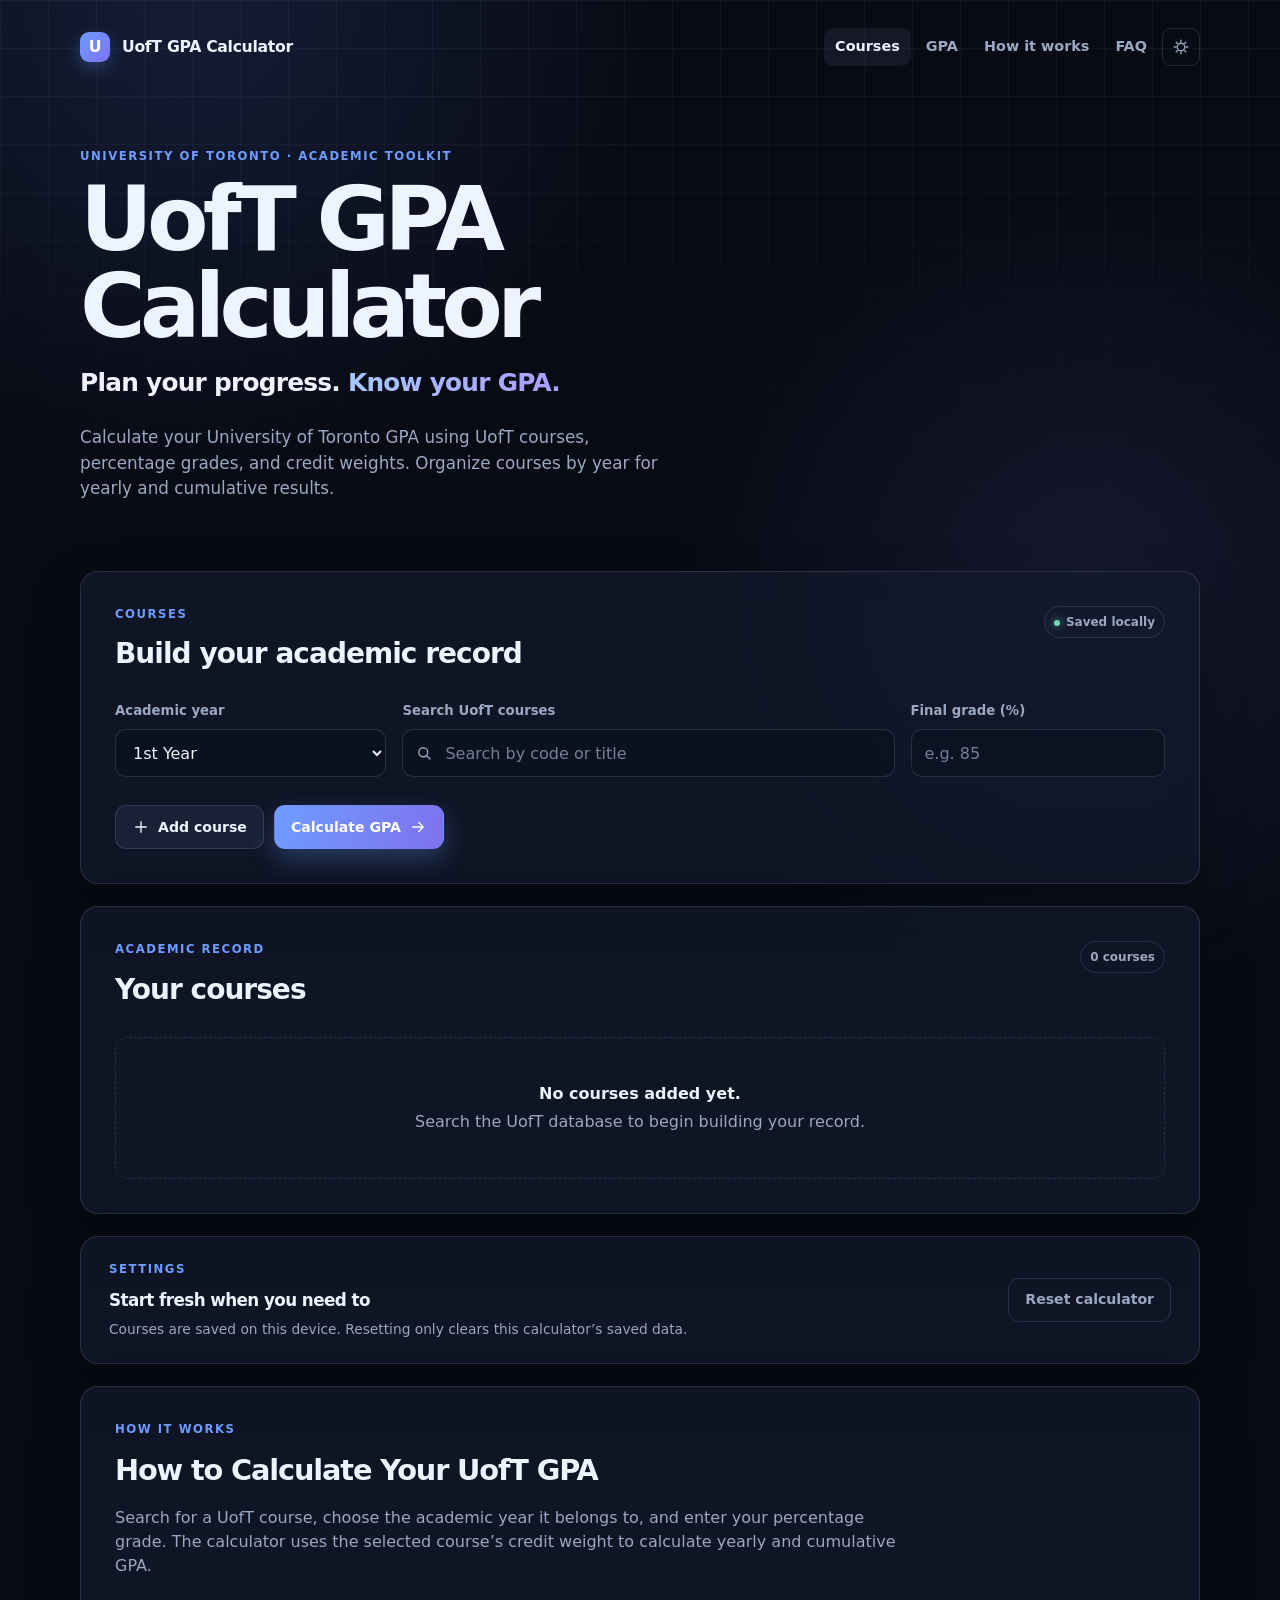
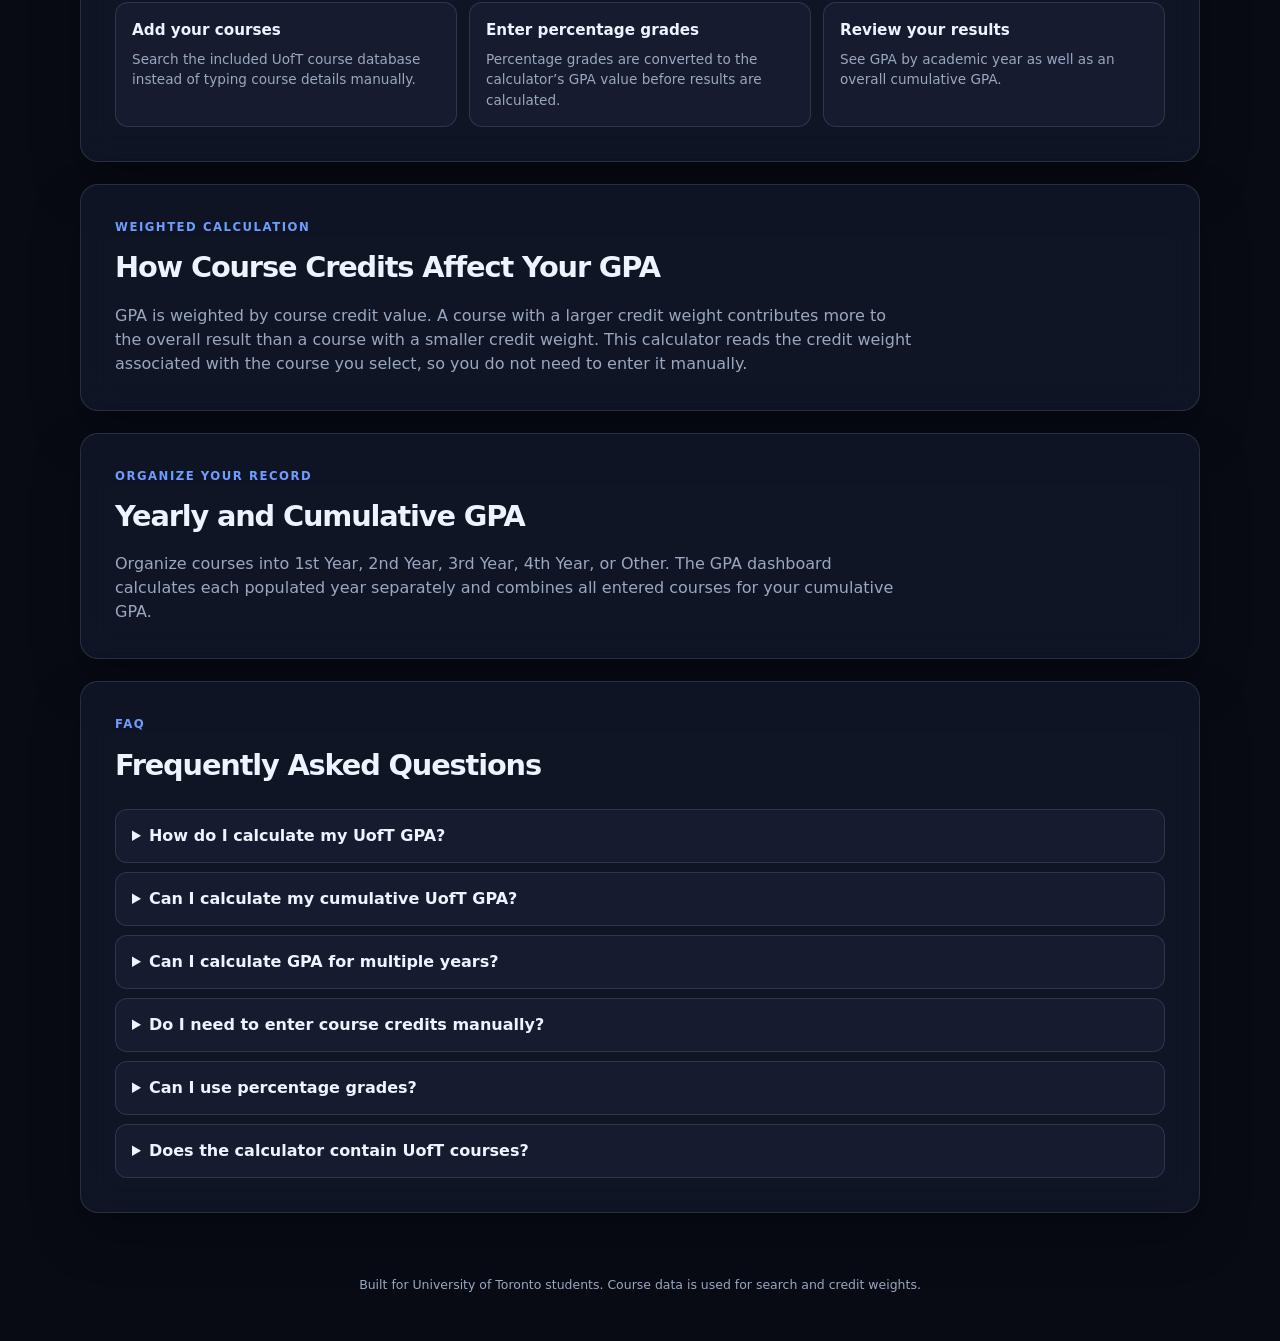
==== commit c7fea242: "Update SEO" ====
--- a/website/index.html
+++ b/website/index.html
@@ -3,10 +3,18 @@
 <head>
     <meta charset="UTF-8">
     <meta name="viewport" content="width=device-width, initial-scale=1.0">
-    <meta name="description" content="Calculate your yearly and cumulative University of Toronto GPA using real UofT courses and grades.">
+    <meta name="description" content="Calculate your University of Toronto GPA using UofT courses, percentage grades, and credit weights. Calculate yearly and cumulative GPA accurately.">
     <meta name="keywords" content="UofT GPA Calculator, University of Toronto GPA calculator, UofT grade calculator, ACORN GPA calculator, UofT cumulative GPA">
     <meta name="author" content="UofT GPA Calculator">
-    <title>UofT GPA Calculator - Calculate Your University of Toronto GPA</title>
+    <title>UofT GPA Calculator – University of Toronto GPA Calculator</title>
+    <link rel="canonical" href="https://uoft-gpa-calculator.vercel.app/">
+    <meta property="og:title" content="UofT GPA Calculator – University of Toronto GPA Calculator">
+    <meta property="og:description" content="Calculate your University of Toronto GPA using UofT courses, grades, and credit weights.">
+    <meta property="og:url" content="https://uoft-gpa-calculator.vercel.app/">
+    <meta property="og:type" content="website">
+    <meta name="twitter:card" content="summary">
+    <meta name="twitter:title" content="UofT GPA Calculator – University of Toronto GPA Calculator">
+    <meta name="twitter:description" content="Calculate your University of Toronto GPA using UofT courses, grades, and credit weights.">
     <link rel="stylesheet" href="css/style.css">
     <link rel="icon" href="favicon.ico">
 </head>
@@ -20,6 +28,8 @@
             <div class="nav-links">
                 <a class="nav-link active" href="#coursesSection">Courses</a>
                 <a class="nav-link" href="#gpaSummary">GPA</a>
+                <a class="nav-link" href="#how-it-works">How it works</a>
+                <a class="nav-link" href="#faq">FAQ</a>
                 <button type="button" id="themeToggle" class="icon-button" aria-label="Switch to light theme" aria-pressed="false">
                     <svg aria-hidden="true" viewBox="0 0 24 24"><path d="M12 3v2m0 14v2M3 12h2m14 0h2M5.6 5.6 7 7m10 10 1.4 1.4M18.4 5.6 17 7M7 17l-1.4 1.4M12 7a5 5 0 1 0 0 10 5 5 0 0 0 0-10Z"/></svg>
                 </button>
@@ -28,8 +38,9 @@
 
         <div class="hero">
             <p class="eyebrow">UNIVERSITY OF TORONTO · ACADEMIC TOOLKIT</p>
-            <h1>Plan your progress.<br><span>Know your GPA.</span></h1>
-            <p>Calculate yearly and cumulative University of Toronto GPA with real course data and automatic credit weights.</p>
+            <h1>UofT GPA Calculator</h1>
+            <p class="hero-tagline">Plan your progress. <span>Know your GPA.</span></p>
+            <p>Calculate your University of Toronto GPA using UofT courses, percentage grades, and credit weights. Organize courses by year for yearly and cumulative results.</p>
         </div>
     </header>
 
@@ -134,6 +145,42 @@
             </div>
             <button type="button" id="resetButton" class="button button-quiet">Reset calculator</button>
         </section>
+
+        <section id="how-it-works" class="information-panel" aria-labelledby="how-it-works-heading">
+            <p class="eyebrow">HOW IT WORKS</p>
+            <h2 id="how-it-works-heading">How to Calculate Your UofT GPA</h2>
+            <p>Search for a UofT course, choose the academic year it belongs to, and enter your percentage grade. The calculator uses the selected course’s credit weight to calculate yearly and cumulative GPA.</p>
+            <div class="info-grid">
+                <article><h3>Add your courses</h3><p>Search the included UofT course database instead of typing course details manually.</p></article>
+                <article><h3>Enter percentage grades</h3><p>Percentage grades are converted to the calculator’s GPA value before results are calculated.</p></article>
+                <article><h3>Review your results</h3><p>See GPA by academic year as well as an overall cumulative GPA.</p></article>
+            </div>
+        </section>
+
+        <section class="information-panel" aria-labelledby="credits-heading">
+            <p class="eyebrow">WEIGHTED CALCULATION</p>
+            <h2 id="credits-heading">How Course Credits Affect Your GPA</h2>
+            <p>GPA is weighted by course credit value. A course with a larger credit weight contributes more to the overall result than a course with a smaller credit weight. This calculator reads the credit weight associated with the course you select, so you do not need to enter it manually.</p>
+        </section>
+
+        <section class="information-panel" aria-labelledby="years-heading">
+            <p class="eyebrow">ORGANIZE YOUR RECORD</p>
+            <h2 id="years-heading">Yearly and Cumulative GPA</h2>
+            <p>Organize courses into 1st Year, 2nd Year, 3rd Year, 4th Year, or Other. The GPA dashboard calculates each populated year separately and combines all entered courses for your cumulative GPA.</p>
+        </section>
+
+        <section id="faq" class="information-panel faq-panel" aria-labelledby="faq-heading">
+            <p class="eyebrow">FAQ</p>
+            <h2 id="faq-heading">Frequently Asked Questions</h2>
+            <div class="faq-list">
+                <details><summary>How do I calculate my UofT GPA?</summary><p>Add a valid UofT course, select its academic year, enter a percentage grade, and choose Calculate GPA.</p></details>
+                <details><summary>Can I calculate my cumulative UofT GPA?</summary><p>Yes. The GPA dashboard combines all courses you enter into a credit-weighted cumulative GPA.</p></details>
+                <details><summary>Can I calculate GPA for multiple years?</summary><p>Yes. Courses can be organized into 1st Year, 2nd Year, 3rd Year, 4th Year, and Other, with a GPA shown for each populated year.</p></details>
+                <details><summary>Do I need to enter course credits manually?</summary><p>No. The calculator uses the credit weight attached to the selected course in its course database.</p></details>
+                <details><summary>Can I use percentage grades?</summary><p>Yes. Enter a percentage from 0 to 100 and the calculator converts it to a letter grade and GPA value for the calculation.</p></details>
+                <details><summary>Does the calculator contain UofT courses?</summary><p>Yes. Course search uses the included UofT course database to validate course selections and retrieve credit weights.</p></details>
+            </div>
+        </section>
     </main>
 
     <footer>
@@ -141,5 +188,18 @@
     </footer>
 
     <script src="js/script.js"></script>
+    <script type="application/ld+json">
+    {"@context":"https://schema.org","@type":"WebApplication","name":"UofT GPA Calculator","description":"University of Toronto GPA calculator for calculating yearly and cumulative GPA using courses, percentage grades, and credit weights.","applicationCategory":"EducationalApplication","operatingSystem":"Web","url":"https://uoft-gpa-calculator.vercel.app/"}
+    </script>
+    <script type="application/ld+json">
+    {"@context":"https://schema.org","@type":"FAQPage","mainEntity":[
+        {"@type":"Question","name":"How do I calculate my UofT GPA?","acceptedAnswer":{"@type":"Answer","text":"Add a valid UofT course, select its academic year, enter a percentage grade, and choose Calculate GPA."}},
+        {"@type":"Question","name":"Can I calculate my cumulative UofT GPA?","acceptedAnswer":{"@type":"Answer","text":"Yes. The GPA dashboard combines all courses you enter into a credit-weighted cumulative GPA."}},
+        {"@type":"Question","name":"Can I calculate GPA for multiple years?","acceptedAnswer":{"@type":"Answer","text":"Yes. Courses can be organized into 1st Year, 2nd Year, 3rd Year, 4th Year, and Other, with a GPA shown for each populated year."}},
+        {"@type":"Question","name":"Do I need to enter course credits manually?","acceptedAnswer":{"@type":"Answer","text":"No. The calculator uses the credit weight attached to the selected course in its course database."}},
+        {"@type":"Question","name":"Can I use percentage grades?","acceptedAnswer":{"@type":"Answer","text":"Yes. Enter a percentage from 0 to 100 and the calculator converts it to a letter grade and GPA value for the calculation."}},
+        {"@type":"Question","name":"Does the calculator contain UofT courses?","acceptedAnswer":{"@type":"Answer","text":"Yes. Course search uses the included UofT course database to validate course selections and retrieve credit weights."}}
+    ]}
+    </script>
 </body>
 </html>
--- a/website/css/style.css
+++ b/website/css/style.css
@@ -65,7 +65,7 @@
 .hero { max-width: 730px; padding: 72px 0 28px; }
 .eyebrow { margin: 0 0 10px; color: var(--accent); font-size: .73rem; font-weight: 800; letter-spacing: .13em; }
 .hero h1 { max-width: 680px; margin: 0; font-size: clamp(2.7rem, 7vw, 5.7rem); letter-spacing: -.065em; line-height: .98; }
-.hero h1 span { color: transparent; background: linear-gradient(110deg, #a8c8ff, #a99cff); background-clip: text; }
+.hero-tagline { margin: 13px 0 0; color: var(--text); font-size: clamp(1.15rem, 3vw, 1.55rem); font-weight: 720; letter-spacing: -.03em; }.hero-tagline span { color: transparent; background: linear-gradient(110deg, #a8c8ff, #a99cff); background-clip: text; }
 .hero > p:last-child { max-width: 600px; margin: 24px 0 0; color: var(--muted); font-size: 1.05rem; }
 
 main { display: grid; gap: 22px; padding-bottom: 38px; }
@@ -111,9 +111,10 @@
 .gpa-dashboard { scroll-margin-top: 20px; animation: result-in .35s ease both; }.gpa-overview { display: grid; grid-template-columns: minmax(185px, .8fr) 1fr; gap: 34px; align-items: center; padding: 26px; background: linear-gradient(125deg, rgba(111, 156, 255, .14), rgba(126, 114, 238, .08)); border: 1px solid var(--border); border-radius: 16px; }.gpa-meter { position: relative; width: min(100%, 210px); aspect-ratio: 1; margin-inline: auto; }.gpa-meter svg { width: 100%; height: 100%; transform: rotate(-90deg); }.meter-track, .meter-progress { fill: none; stroke-width: 9; }.meter-track { stroke: rgba(143, 169, 223, .15); }.meter-progress { stroke: url(#none); stroke: var(--accent); stroke-linecap: round; stroke-dasharray: 339.292; stroke-dashoffset: 339.292; transition: stroke-dashoffset 1.05s cubic-bezier(.2,.75,.3,1); filter: drop-shadow(0 0 5px var(--accent)); }.meter-label { position: absolute; inset: 0; display: grid; place-content: center; text-align: center; }.meter-label span { font-size: clamp(2.3rem, 7vw, 3.5rem); font-weight: 820; letter-spacing: -.07em; }.meter-label small { color: var(--muted); font-size: .77rem; }.gpa-copy h3 { margin: 0; font-size: clamp(1.5rem, 4vw, 2.4rem); letter-spacing: -.045em; }.gpa-copy > p:last-child { max-width: 420px; color: var(--muted); }
 .year-gpa-grid { display: grid; grid-template-columns: repeat(5, minmax(0, 1fr)); gap: 10px; margin-top: 18px; }.year-gpa-card { padding: 16px 12px; background: rgba(135, 158, 210, .06); border: 1px solid var(--border); border-radius: 13px; }.year-gpa-card p { margin: 0; color: var(--muted); font-size: .69rem; font-weight: 800; letter-spacing: .08em; text-transform: uppercase; }.year-gpa-card strong { display: block; margin-top: 8px; font-size: 1.55rem; letter-spacing: -.05em; }.result-actions { display: flex; justify-content: center; margin-top: 22px; }
 .settings-panel { display: flex; align-items: center; justify-content: space-between; gap: 22px; padding: 24px 28px; }.settings-panel h2 { font-size: 1.05rem; }.settings-panel p:last-child { max-width: 590px; margin: 5px 0 0; color: var(--muted); font-size: .86rem; }
+.information-panel { padding: clamp(22px, 4vw, 34px); border: 1px solid var(--border); border-radius: var(--radius); background: var(--panel); box-shadow: var(--shadow); backdrop-filter: blur(16px); scroll-margin-top: 20px; }.information-panel h2 { max-width: 700px; margin: 0; font-size: clamp(1.35rem, 3vw, 1.8rem); letter-spacing: -.04em; }.information-panel > p:not(.eyebrow) { max-width: 800px; margin: 14px 0 0; color: var(--muted); }.info-grid { display: grid; grid-template-columns: repeat(3, minmax(0, 1fr)); gap: 12px; margin-top: 24px; }.info-grid article { padding: 16px; background: rgba(135, 158, 210, .06); border: 1px solid var(--border); border-radius: 13px; }.info-grid h3 { margin: 0; font-size: .95rem; }.info-grid p { margin: 7px 0 0; color: var(--muted); font-size: .85rem; }.faq-list { display: grid; gap: 9px; margin-top: 22px; }.faq-list details { padding: 14px 16px; background: rgba(135, 158, 210, .06); border: 1px solid var(--border); border-radius: 12px; }.faq-list summary { color: var(--text); cursor: pointer; font-weight: 720; }.faq-list p { margin: 10px 0 0; color: var(--muted); font-size: .9rem; }
 footer { width: min(1120px, calc(100% - 40px)); padding: 12px 0 34px; color: var(--muted); font-size: .78rem; text-align: center; }
 
 @keyframes card-in { from { opacity: 0; transform: translateY(7px); } to { opacity: 1; transform: translateY(0); } } @keyframes result-in { from { opacity: 0; transform: translateY(10px); } to { opacity: 1; transform: translateY(0); } }
-@media (max-width: 760px) { .app-header, main, footer { width: min(100% - 28px, 1120px); }.app-header { padding-top: 9px; }.hero { padding: 48px 0 20px; }.hero h1 { font-size: clamp(2.55rem, 14vw, 4.2rem); }.course-form { grid-template-columns: 1fr; }.course-card-grid { grid-template-columns: 1fr; }.year-gpa-grid { grid-template-columns: repeat(2, 1fr); }.year-gpa-card:last-child { grid-column: span 2; }.gpa-overview { grid-template-columns: 1fr; gap: 20px; padding: 20px; text-align: center; }.gpa-copy > p:last-child { margin-inline: auto; }.settings-panel { align-items: flex-start; flex-direction: column; }.settings-panel .button { width: 100%; }.selected-course-info, .grade-preview { position: static; margin-top: 6px; text-align: left; }.course-suggestions { top: 88px; }.form-actions .button { flex: 1; }.panel { padding: 20px; } }
-@media (max-width: 430px) { .top-nav { align-items: flex-start; }.brand { max-width: 180px; }.nav-link { padding-inline: 7px; }.section-heading { gap: 12px; }.status-dot { display: none; }.form-actions { display: grid; }.form-actions .button { width: 100%; }.year-gpa-grid { grid-template-columns: 1fr; }.year-gpa-card:last-child { grid-column: auto; } }
+@media (max-width: 760px) { .app-header, main, footer { width: min(100% - 28px, 1120px); }.app-header { padding-top: 9px; }.hero { padding: 48px 0 20px; }.hero h1 { font-size: clamp(2.55rem, 14vw, 4.2rem); }.course-form { grid-template-columns: 1fr; }.course-card-grid { grid-template-columns: 1fr; }.year-gpa-grid { grid-template-columns: repeat(2, 1fr); }.year-gpa-card:last-child { grid-column: span 2; }.gpa-overview { grid-template-columns: 1fr; gap: 20px; padding: 20px; text-align: center; }.gpa-copy > p:last-child { margin-inline: auto; }.settings-panel { align-items: flex-start; flex-direction: column; }.settings-panel .button { width: 100%; }.selected-course-info, .grade-preview { position: static; margin-top: 6px; text-align: left; }.course-suggestions { top: 88px; }.form-actions .button { flex: 1; }.panel { padding: 20px; }.info-grid { grid-template-columns: 1fr; } }
+@media (max-width: 430px) { .top-nav { flex-wrap: wrap; align-items: flex-start; }.brand { max-width: none; }.nav-links { width: 100%; justify-content: space-between; }.nav-link { padding-inline: 6px; font-size: .78rem; }.section-heading { gap: 12px; }.status-dot { display: none; }.form-actions { display: grid; }.form-actions .button { width: 100%; }.year-gpa-grid { grid-template-columns: 1fr; }.year-gpa-card:last-child { grid-column: auto; } }
 @media (prefers-reduced-motion: reduce) { *, *::before, *::after { scroll-behavior: auto !important; animation-duration: .01ms !important; transition-duration: .01ms !important; } }
